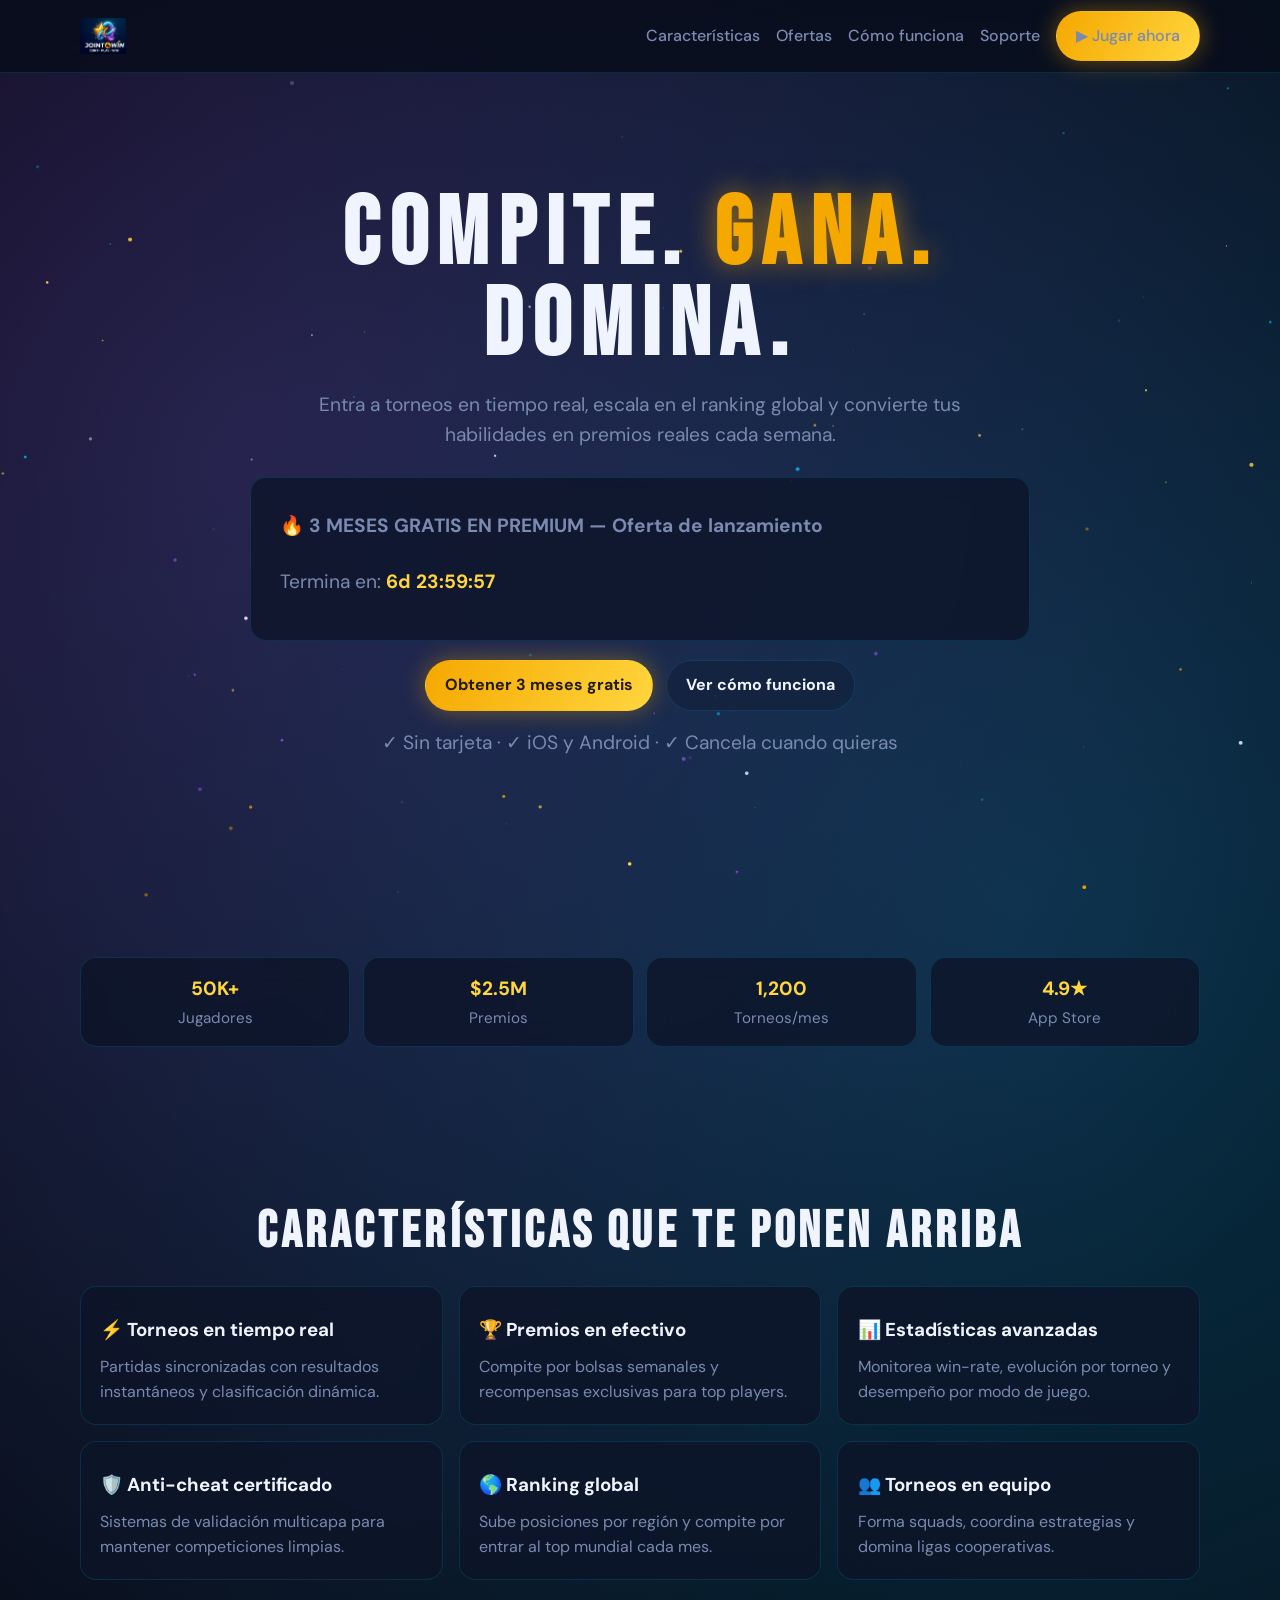
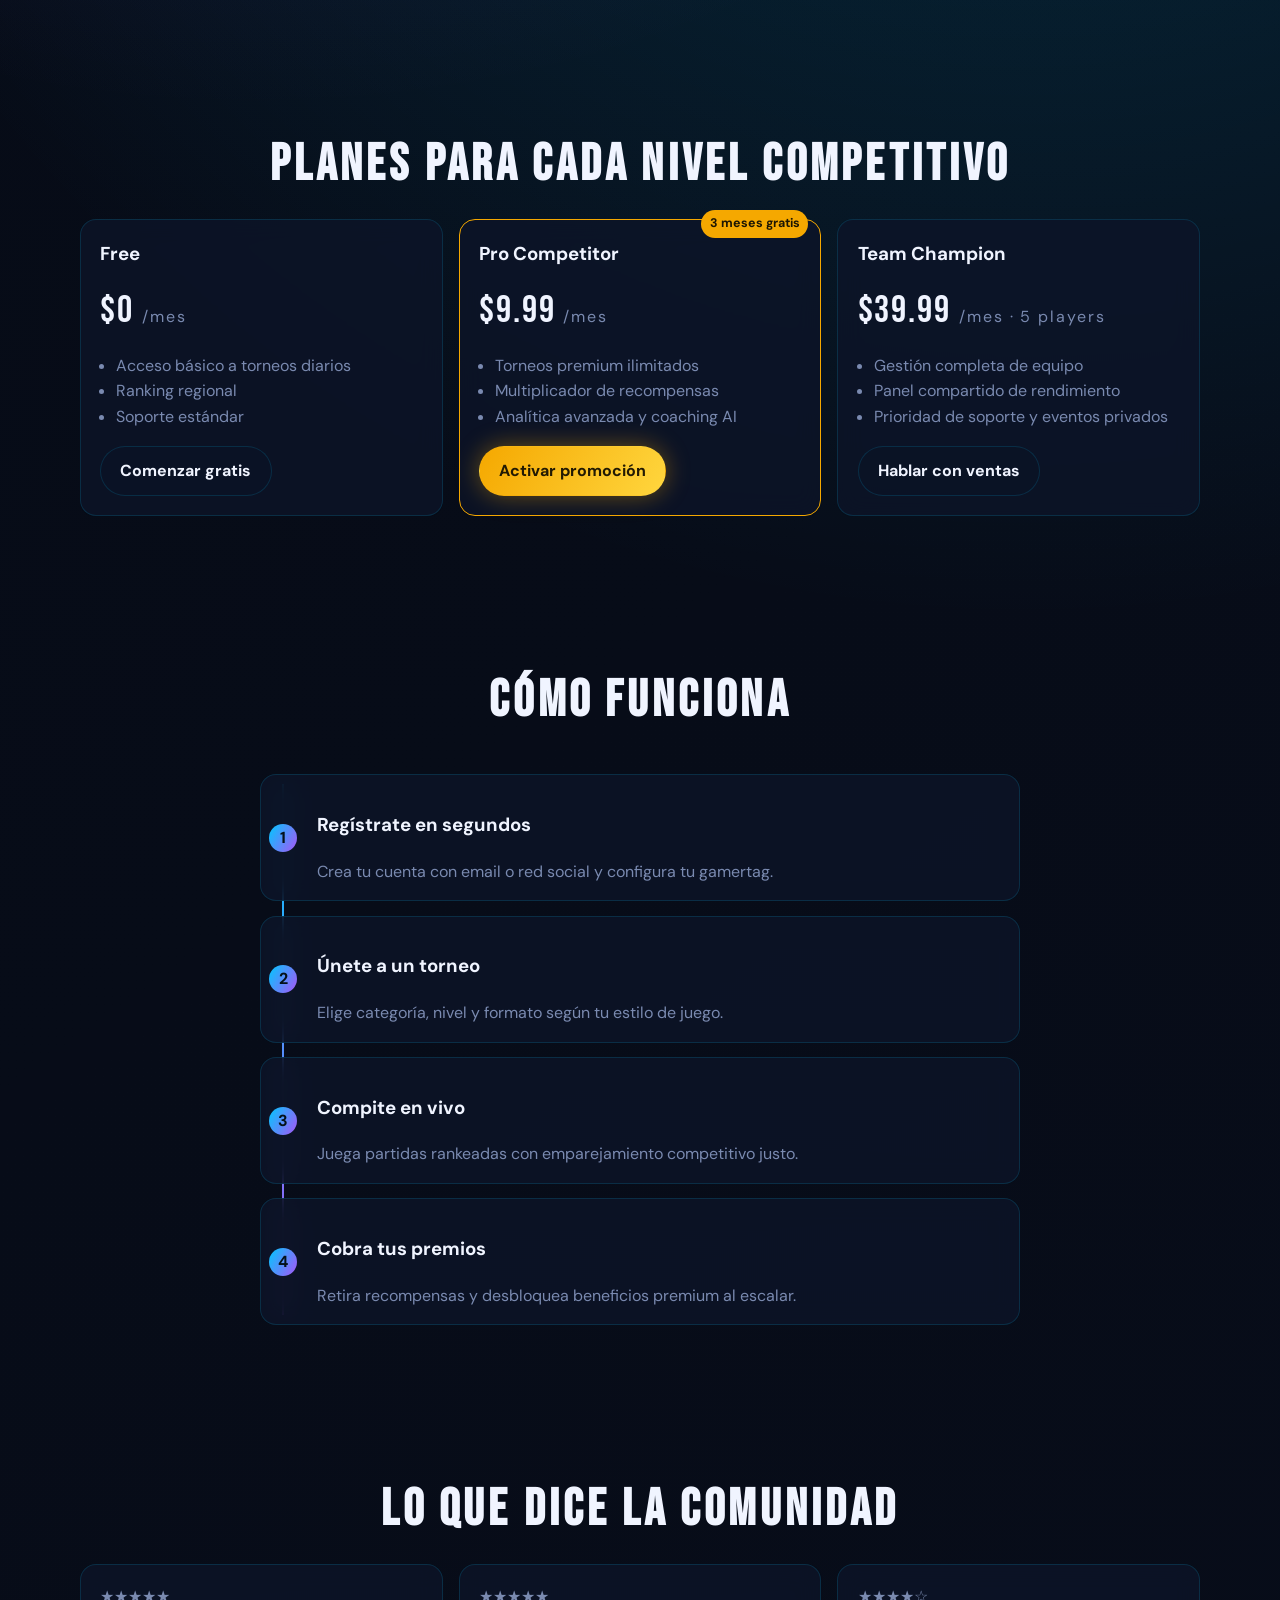
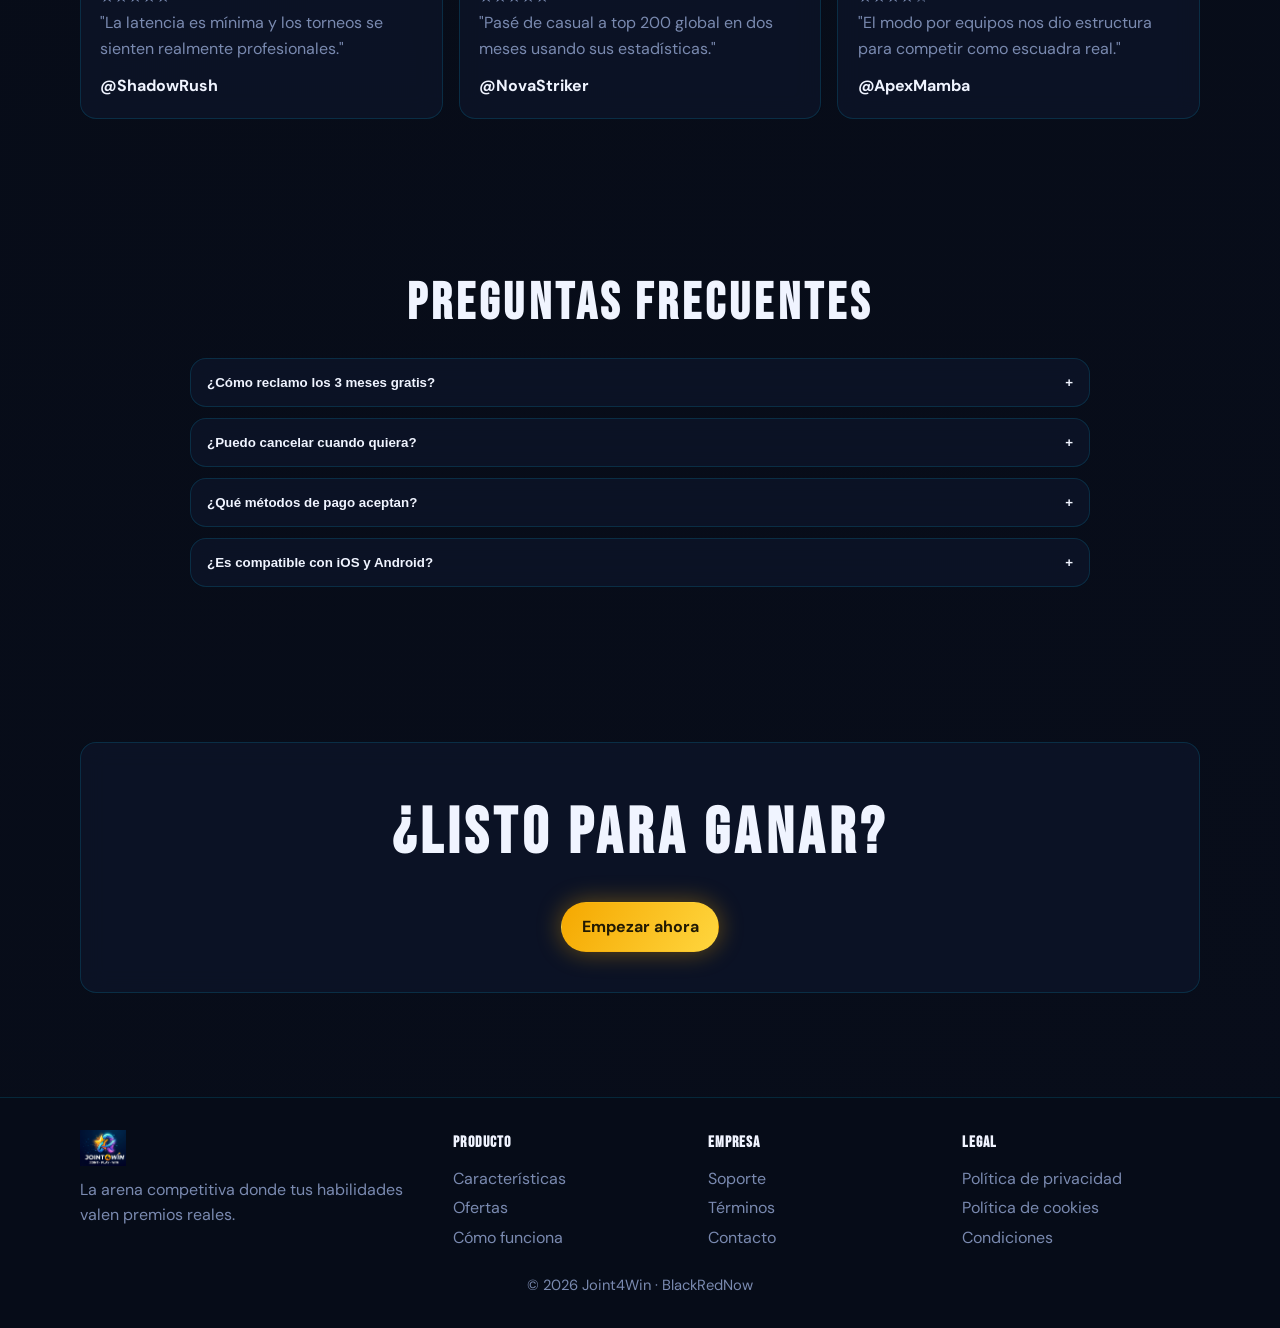
==== index.html @ 4dee0cf4 "feat: launch Joint4Win website with branding, offers and legal pages" ====
<!DOCTYPE html>
<html lang="es">
<head>
  <meta charset="UTF-8" />
  <meta name="viewport" content="width=device-width, initial-scale=1.0" />
  <title>Joint4Win | Compite, Gana, Domina</title>
  <meta name="description" content="Joint4Win: torneos en tiempo real, premios en efectivo y rankings globales para gamers competitivos." />
  <link rel="preconnect" href="https://fonts.googleapis.com" />
  <link rel="preconnect" href="https://fonts.gstatic.com" crossorigin />
  <link href="https://fonts.googleapis.com/css2?family=Bebas+Neue&family=DM+Sans:wght@400;500;700&display=swap" rel="stylesheet" />
  <link rel="icon" href="assets/icon.png" />
  <link rel="stylesheet" href="assets/styles.css" />
  <script defer src="assets/main.js"></script>
</head>
<body>
  <header class="site-header">
    <div class="container nav-inner">
      <a class="brand" href="index.html" aria-label="Joint4Win Inicio">
        <img src="assets/logo.png" alt="Joint4Win" height="36" />
      </a>
      <button class="nav-toggle" type="button" data-nav-toggle aria-expanded="false" aria-controls="site-nav">Menu</button>
      <nav class="site-nav" id="site-nav">
        <a href="index.html#features">Características</a>
        <a href="index.html#offers">Ofertas</a>
        <a href="index.html#how">Cómo funciona</a>
        <a href="support.html">Soporte</a>
        <a class="btn btn-primary" href="https://play.joint4win.com" target="_blank" rel="noopener noreferrer">▶ Jugar ahora</a>
      </nav>
    </div>
  </header>

  <main>
    <section class="hero">
      <canvas id="stars-canvas" aria-hidden="true"></canvas>
      <div class="hero-content reveal">
        <h1>COMPITE. <span class="accent">GANA.</span> DOMINA.</h1>
        <p>Entra a torneos en tiempo real, escala en el ranking global y convierte tus habilidades en premios reales cada semana.</p>

        <article class="promo-banner card">
          <p class="promo-title">🔥 3 MESES GRATIS EN PREMIUM — Oferta de lanzamiento</p>
          <p>Termina en: <span class="countdown" id="promo-countdown">Cargando...</span></p>
        </article>

        <div class="hero-actions">
          <a class="btn btn-primary" href="https://play.joint4win.com" target="_blank" rel="noopener noreferrer">Obtener 3 meses gratis</a>
          <a class="btn btn-ghost" href="#how">Ver cómo funciona</a>
        </div>

        <p class="trust-line">✓ Sin tarjeta · ✓ iOS y Android · ✓ Cancela cuando quieras</p>
      </div>
    </section>

    <section class="section stats-bar">
      <div class="container stats-grid reveal">
        <div class="stat-item card"><strong>50K+</strong><span>Jugadores</span></div>
        <div class="stat-item card"><strong>$2.5M</strong><span>Premios</span></div>
        <div class="stat-item card"><strong>1,200</strong><span>Torneos/mes</span></div>
        <div class="stat-item card"><strong>4.9★</strong><span>App Store</span></div>
      </div>
    </section>

    <section id="features" class="section">
      <div class="container">
        <h2 class="section-title reveal" style="text-align:center;">Características que te ponen arriba</h2>
        <div class="features-grid">
          <article class="feature-card card reveal"><h3 class="feature-title">⚡ Torneos en tiempo real</h3><p class="feature-text">Partidas sincronizadas con resultados instantáneos y clasificación dinámica.</p></article>
          <article class="feature-card card reveal"><h3 class="feature-title">🏆 Premios en efectivo</h3><p class="feature-text">Compite por bolsas semanales y recompensas exclusivas para top players.</p></article>
          <article class="feature-card card reveal"><h3 class="feature-title">📊 Estadísticas avanzadas</h3><p class="feature-text">Monitorea win-rate, evolución por torneo y desempeño por modo de juego.</p></article>
          <article class="feature-card card reveal"><h3 class="feature-title">🛡️ Anti-cheat certificado</h3><p class="feature-text">Sistemas de validación multicapa para mantener competiciones limpias.</p></article>
          <article class="feature-card card reveal"><h3 class="feature-title">🌎 Ranking global</h3><p class="feature-text">Sube posiciones por región y compite por entrar al top mundial cada mes.</p></article>
          <article class="feature-card card reveal"><h3 class="feature-title">👥 Torneos en equipo</h3><p class="feature-text">Forma squads, coordina estrategias y domina ligas cooperativas.</p></article>
        </div>
      </div>
    </section>

    <section id="offers" class="section">
      <div class="container">
        <h2 class="section-title reveal" style="text-align:center;">Planes para cada nivel competitivo</h2>
        <div class="offers-grid">
          <article class="offer-card card reveal">
            <h3>Free</h3>
            <p class="price">$0 <span>/mes</span></p>
            <ul>
              <li>Acceso básico a torneos diarios</li>
              <li>Ranking regional</li>
              <li>Soporte estándar</li>
            </ul>
            <a class="btn btn-ghost" href="https://play.joint4win.com" target="_blank" rel="noopener noreferrer">Comenzar gratis</a>
          </article>

          <article class="offer-card offer-featured card reveal">
            <span class="badge">3 meses gratis</span>
            <h3>Pro Competitor</h3>
            <p class="price">$9.99 <span>/mes</span></p>
            <ul>
              <li>Torneos premium ilimitados</li>
              <li>Multiplicador de recompensas</li>
              <li>Analítica avanzada y coaching AI</li>
            </ul>
            <a class="btn btn-primary" href="https://play.joint4win.com" target="_blank" rel="noopener noreferrer">Activar promoción</a>
          </article>

          <article class="offer-card card reveal">
            <h3>Team Champion</h3>
            <p class="price">$39.99 <span>/mes · 5 players</span></p>
            <ul>
              <li>Gestión completa de equipo</li>
              <li>Panel compartido de rendimiento</li>
              <li>Prioridad de soporte y eventos privados</li>
            </ul>
            <a class="btn btn-ghost" href="support.html">Hablar con ventas</a>
          </article>
        </div>
      </div>
    </section>

    <section id="how" class="section">
      <div class="container">
        <h2 class="section-title reveal" style="text-align:center;">Cómo funciona</h2>
        <div class="steps">
          <article class="step card reveal"><span class="step-number">1</span><h3>Regístrate en segundos</h3><p class="feature-text">Crea tu cuenta con email o red social y configura tu gamertag.</p></article>
          <article class="step card reveal"><span class="step-number">2</span><h3>Únete a un torneo</h3><p class="feature-text">Elige categoría, nivel y formato según tu estilo de juego.</p></article>
          <article class="step card reveal"><span class="step-number">3</span><h3>Compite en vivo</h3><p class="feature-text">Juega partidas rankeadas con emparejamiento competitivo justo.</p></article>
          <article class="step card reveal"><span class="step-number">4</span><h3>Cobra tus premios</h3><p class="feature-text">Retira recompensas y desbloquea beneficios premium al escalar.</p></article>
        </div>
      </div>
    </section>

    <section class="section">
      <div class="container">
        <h2 class="section-title reveal" style="text-align:center;">Lo que dice la comunidad</h2>
        <div class="testimonials-grid">
          <article class="testimonial card reveal"><p class="stars">★★★★★</p><p>"La latencia es mínima y los torneos se sienten realmente profesionales."</p><strong>@ShadowRush</strong></article>
          <article class="testimonial card reveal"><p class="stars">★★★★★</p><p>"Pasé de casual a top 200 global en dos meses usando sus estadísticas."</p><strong>@NovaStriker</strong></article>
          <article class="testimonial card reveal"><p class="stars">★★★★☆</p><p>"El modo por equipos nos dio estructura para competir como escuadra real."</p><strong>@ApexMamba</strong></article>
        </div>
      </div>
    </section>

    <section class="section">
      <div class="container">
        <h2 class="section-title reveal" style="text-align:center;">Preguntas frecuentes</h2>
        <div class="faq">
          <article class="faq-item card reveal">
            <button class="faq-question" type="button" aria-expanded="false">¿Cómo reclamo los 3 meses gratis? <span>+</span></button>
            <div class="faq-answer"><p>Solo debes crear tu cuenta desde el botón principal; la promoción se aplica automáticamente al plan Pro durante la ventana activa.</p></div>
          </article>
          <article class="faq-item card reveal">
            <button class="faq-question" type="button" aria-expanded="false">¿Puedo cancelar cuando quiera? <span>+</span></button>
            <div class="faq-answer"><p>Sí. No hay permanencia mínima. Puedes cancelar desde tu panel de suscripción en cualquier momento.</p></div>
          </article>
          <article class="faq-item card reveal">
            <button class="faq-question" type="button" aria-expanded="false">¿Qué métodos de pago aceptan? <span>+</span></button>
            <div class="faq-answer"><p>Aceptamos tarjetas principales, wallets móviles y métodos locales según tu país.</p></div>
          </article>
          <article class="faq-item card reveal">
            <button class="faq-question" type="button" aria-expanded="false">¿Es compatible con iOS y Android? <span>+</span></button>
            <div class="faq-answer"><p>Sí. Joint4Win está disponible para ambas plataformas y mantiene progreso sincronizado.</p></div>
          </article>
        </div>
      </div>
    </section>

    <section class="section final-cta">
      <div class="container card reveal" style="padding: 2.5rem 1rem;">
        <h2>¿LISTO PARA GANAR?</h2>
        <a class="btn btn-primary" href="https://play.joint4win.com" target="_blank" rel="noopener noreferrer">Empezar ahora</a>
      </div>
    </section>
  </main>

  <footer class="site-footer">
    <div class="container">
      <div class="footer-grid">
        <div class="footer-col">
          <img src="assets/logo.png" alt="Joint4Win" height="36" style="height:36px; width:auto; margin-bottom:0.65rem;" />
          <p>La arena competitiva donde tus habilidades valen premios reales.</p>
        </div>
        <div class="footer-col">
          <h4>Producto</h4>
          <a href="index.html#features">Características</a>
          <a href="index.html#offers">Ofertas</a>
          <a href="index.html#how">Cómo funciona</a>
        </div>
        <div class="footer-col">
          <h4>Empresa</h4>
          <a href="support.html">Soporte</a>
          <a href="terms.html">Términos</a>
          <a href="support.html#contacto">Contacto</a>
        </div>
        <div class="footer-col">
          <h4>Legal</h4>
          <a href="terms.html#privacy">Política de privacidad</a>
          <a href="terms.html#cookies">Política de cookies</a>
          <a href="terms.html">Condiciones</a>
        </div>
      </div>
      <p class="footer-copy">© 2026 Joint4Win · BlackRedNow</p>
    </div>
  </footer>
</body>
</html>
---- assets/styles.css ----
:root {
  --bg-dark: #080d1a;
  --bg-surface: #0d1528;
  --gold: #f5a800;
  --gold-bright: #ffd63e;
  --cyan: #00c8ff;
  --purple: #a855f7;
  --white: #f0f4ff;
  --muted: #7a8ab0;
  --border: rgba(0, 200, 255, 0.15);
  --glass: rgba(13, 21, 40, 0.8);
}

* {
  box-sizing: border-box;
}

html {
  scroll-behavior: smooth;
}

body {
  margin: 0;
  font-family: 'DM Sans', sans-serif;
  color: var(--white);
  background:
    radial-gradient(circle at 20% 10%, rgba(168, 85, 247, 0.2), transparent 30%),
    radial-gradient(circle at 80% 20%, rgba(0, 200, 255, 0.2), transparent 35%),
    linear-gradient(145deg, #060b16, var(--bg-dark));
  line-height: 1.6;
  overflow-x: hidden;
}

a {
  color: inherit;
  text-decoration: none;
}

img {
  max-width: 100%;
  display: block;
}

.container {
  width: min(1120px, 92vw);
  margin: 0 auto;
}

.section {
  padding: 4.5rem 0;
}

.section-title {
  font-family: 'Bebas Neue', sans-serif;
  font-size: clamp(2rem, 4vw, 3.5rem);
  letter-spacing: 0.08em;
  margin: 0 0 0.8rem;
}

.section-lead {
  color: var(--muted);
  max-width: 720px;
  margin: 0 auto 2rem;
  text-align: center;
}

.card {
  background: var(--glass);
  border: 1px solid var(--border);
  backdrop-filter: blur(12px);
  border-radius: 16px;
}

.site-header {
  position: sticky;
  top: 0;
  z-index: 30;
  backdrop-filter: blur(10px);
  background: rgba(8, 13, 26, 0.82);
  border-bottom: 1px solid var(--border);
}

.nav-inner {
  display: flex;
  align-items: center;
  justify-content: space-between;
  min-height: 72px;
  gap: 1rem;
}

.brand img {
  height: 36px;
  width: auto;
}

.nav-toggle {
  display: none;
  border: 1px solid var(--border);
  background: transparent;
  color: var(--white);
  border-radius: 10px;
  padding: 0.45rem 0.6rem;
  cursor: pointer;
}

.site-nav {
  display: flex;
  align-items: center;
  gap: 1rem;
}

.site-nav a {
  color: var(--muted);
  font-weight: 500;
}

.site-nav a:hover,
.site-nav a:focus-visible {
  color: var(--white);
}

.btn {
  display: inline-flex;
  align-items: center;
  justify-content: center;
  gap: 0.35rem;
  border-radius: 999px;
  padding: 0.72rem 1.2rem;
  font-weight: 700;
  border: 1px solid transparent;
  cursor: pointer;
  transition: 0.25s ease;
}

.btn-primary {
  background: linear-gradient(120deg, var(--gold), var(--gold-bright));
  color: #221a03;
  box-shadow: 0 0 24px rgba(245, 168, 0, 0.4);
}

.btn-primary:hover,
.btn-primary:focus-visible {
  transform: translateY(-2px);
}

.btn-ghost {
  border-color: var(--border);
  color: var(--white);
  background: rgba(13, 21, 40, 0.35);
}

.btn-ghost:hover,
.btn-ghost:focus-visible {
  box-shadow: 0 0 20px rgba(0, 200, 255, 0.2);
}

.hero {
  position: relative;
  min-height: calc(100vh - 72px);
  display: grid;
  place-items: center;
  text-align: center;
  overflow: hidden;
}

#stars-canvas {
  position: absolute;
  inset: 0;
  width: 100%;
  height: 100%;
  z-index: 0;
}

.hero-content {
  position: relative;
  z-index: 1;
  width: min(920px, 94vw);
}

.hero h1 {
  margin: 0;
  font-family: 'Bebas Neue', sans-serif;
  letter-spacing: 0.1em;
  line-height: 0.95;
  font-size: clamp(2.5rem, 9vw, 6rem);
}

.hero h1 .accent {
  color: var(--gold);
  text-shadow: 0 0 28px rgba(245, 168, 0, 0.55);
}

.hero p {
  margin: 1.1rem auto 1.6rem;
  max-width: 720px;
  color: var(--muted);
  font-size: clamp(1rem, 2.2vw, 1.2rem);
}

.promo-banner {
  text-align: left;
  padding: 1rem 1.15rem;
  margin: 1.2rem auto;
  width: min(780px, 100%);
}

.promo-title {
  display: flex;
  flex-wrap: wrap;
  align-items: center;
  gap: 0.5rem;
  font-weight: 700;
}

.countdown {
  font-weight: 700;
  color: var(--gold-bright);
}

.hero-actions {
  margin-top: 1.2rem;
  display: flex;
  gap: 0.8rem;
  justify-content: center;
  flex-wrap: wrap;
}

.trust-line {
  margin-top: 1rem;
  color: var(--muted);
  font-size: 0.95rem;
}

.stats-bar {
  margin-top: -1rem;
}

.stats-grid {
  display: grid;
  grid-template-columns: repeat(4, minmax(0, 1fr));
  gap: 0.8rem;
}

.stat-item {
  padding: 1rem;
  text-align: center;
  transition: 0.2s ease;
}

.stat-item strong {
  display: block;
  color: var(--gold-bright);
  font-size: 1.2rem;
}

.stat-item span {
  color: var(--muted);
  font-size: 0.95rem;
}

.features-grid,
.testimonials-grid,
.offers-grid,
.channel-grid {
  display: grid;
  grid-template-columns: repeat(3, minmax(0, 1fr));
  gap: 1rem;
}

.features-grid {
  grid-template-columns: repeat(3, minmax(0, 1fr));
}

.feature-card,
.offer-card,
.testimonial,
.channel-card {
  padding: 1.2rem;
  transition: 0.25s ease;
}

.feature-card:hover,
.offer-card:hover,
.testimonial:hover,
.channel-card:hover,
.stat-item:hover,
.step:hover,
.faq-item:hover,
.contact-form:hover,
.toc:hover {
  box-shadow: 0 0 20px rgba(0, 200, 255, 0.2);
}

.feature-title {
  margin: 0.55rem 0;
  font-weight: 700;
}

.feature-text,
.testimonial p,
.channel-card p {
  color: var(--muted);
  margin: 0;
}

.offers-grid {
  align-items: stretch;
}

.offer-card h3 {
  margin: 0;
}

.price {
  font-family: 'Bebas Neue', sans-serif;
  font-size: 2.4rem;
  letter-spacing: 0.05em;
  margin: 0.7rem 0;
}

.price span {
  font-size: 1rem;
  color: var(--muted);
  font-family: 'DM Sans', sans-serif;
}

.offer-card ul {
  padding-left: 1rem;
  margin: 0 0 1rem;
  color: var(--muted);
}

.offer-featured {
  border: 1px solid var(--gold);
  position: relative;
}

.badge {
  position: absolute;
  top: -10px;
  right: 12px;
  background: var(--gold);
  color: #1d1603;
  padding: 0.25rem 0.55rem;
  border-radius: 999px;
  font-size: 0.78rem;
  font-weight: 700;
}

.steps {
  position: relative;
  max-width: 760px;
  margin: 2rem auto 0;
  display: grid;
  gap: 0.9rem;
}

.steps::before {
  content: '';
  position: absolute;
  left: 22px;
  top: 10px;
  bottom: 10px;
  width: 2px;
  background: linear-gradient(var(--cyan), var(--purple));
}

.step {
  position: relative;
  padding: 1rem 1rem 1rem 3.5rem;
  transition: 0.2s ease;
}

.step-number {
  position: absolute;
  left: 8px;
  top: 50%;
  transform: translateY(-50%);
  width: 28px;
  height: 28px;
  border-radius: 50%;
  background: linear-gradient(120deg, var(--cyan), var(--purple));
  color: #04111a;
  display: grid;
  place-items: center;
  font-weight: 700;
}

.stars {
  color: var(--gold-bright);
}

.testimonial strong {
  display: block;
  margin-top: 0.75rem;
}

.faq {
  max-width: 900px;
  margin: 0 auto;
}

.faq-item {
  margin-bottom: 0.7rem;
  overflow: hidden;
}

.faq-question {
  width: 100%;
  text-align: left;
  border: 0;
  background: transparent;
  color: var(--white);
  padding: 1rem;
  font-weight: 700;
  cursor: pointer;
  display: flex;
  justify-content: space-between;
  gap: 0.75rem;
}

.faq-answer {
  max-height: 0;
  overflow: hidden;
  transition: max-height 0.3s ease;
  color: var(--muted);
  padding: 0 1rem;
}

.faq-item.open .faq-answer {
  max-height: 220px;
  padding-bottom: 1rem;
}

.final-cta {
  text-align: center;
}

.final-cta h2 {
  font-family: 'Bebas Neue', sans-serif;
  letter-spacing: 0.08em;
  font-size: clamp(2rem, 6vw, 4rem);
  margin: 0 0 1rem;
}

.site-footer {
  margin-top: 2rem;
  padding: 2rem 0 1rem;
  border-top: 1px solid var(--border);
  background: rgba(7, 12, 24, 0.85);
}

.footer-grid {
  display: grid;
  gap: 1rem;
  grid-template-columns: 1.5fr 1fr 1fr 1fr;
}

.footer-col h4 {
  font-family: 'Bebas Neue', sans-serif;
  margin: 0 0 0.6rem;
  letter-spacing: 0.07em;
}

.footer-col a,
.footer-col p {
  color: var(--muted);
  display: block;
  margin: 0.25rem 0;
}

.footer-col a:hover {
  color: var(--white);
}

.footer-copy {
  margin-top: 1.2rem;
  color: var(--muted);
  text-align: center;
  font-size: 0.92rem;
}

.page-hero {
  padding: 3.4rem 0 2rem;
  text-align: center;
}

.page-hero h1 {
  font-family: 'Bebas Neue', sans-serif;
  letter-spacing: 0.08em;
  margin: 0;
  font-size: clamp(2rem, 6vw, 4.25rem);
}

.page-hero p {
  color: var(--muted);
  max-width: 760px;
  margin: 1rem auto 0;
}

.legal-layout {
  display: grid;
  grid-template-columns: 260px 1fr;
  gap: 1rem;
}

.toc {
  position: sticky;
  top: 90px;
  align-self: start;
  padding: 1rem;
}

.toc h3 {
  margin-top: 0;
  font-family: 'Bebas Neue', sans-serif;
  letter-spacing: 0.07em;
}

.toc a {
  display: block;
  color: var(--muted);
  margin: 0.35rem 0;
}

.toc a:hover {
  color: var(--white);
}

.legal-content {
  padding: 1rem;
}

.legal-content section {
  margin-bottom: 1.6rem;
}

.legal-content h2 {
  margin: 0 0 0.5rem;
  font-family: 'Bebas Neue', sans-serif;
  letter-spacing: 0.06em;
}

.search-wrap {
  margin-top: 1.2rem;
  max-width: 560px;
  margin-inline: auto;
}

.search-input,
input,
select,
textarea {
  width: 100%;
  border-radius: 12px;
  border: 1px solid var(--border);
  background: rgba(10, 18, 33, 0.7);
  color: var(--white);
  padding: 0.8rem 0.9rem;
  font: inherit;
}

.search-input::placeholder,
input::placeholder,
textarea::placeholder {
  color: #93a0bf;
}

.support-grid {
  display: grid;
  gap: 1.2rem;
}

.tabs {
  display: flex;
  flex-wrap: wrap;
  gap: 0.6rem;
  margin-bottom: 1rem;
}

.tab-btn {
  padding: 0.6rem 0.95rem;
  border-radius: 999px;
  border: 1px solid var(--border);
  background: transparent;
  color: var(--white);
  cursor: pointer;
}

.tab-btn.active {
  background: rgba(0, 200, 255, 0.16);
  color: #d7f8ff;
}

.faq-panel {
  display: none;
}

.faq-panel.active {
  display: block;
}

.form-grid {
  display: grid;
  gap: 0.8rem;
}

.form-row {
  display: grid;
  gap: 0.8rem;
  grid-template-columns: 1fr 1fr;
}

textarea {
  min-height: 140px;
  resize: vertical;
}

.form-success {
  color: #9bf6a5;
  font-weight: 700;
  display: none;
  margin-top: 0.7rem;
}

.reveal {
  opacity: 0;
  transform: translateY(20px);
  transition: opacity 0.6s ease, transform 0.6s ease;
}

.reveal.show {
  opacity: 1;
  transform: translateY(0);
}

@media (max-width: 980px) {
  .features-grid,
  .offers-grid,
  .testimonials-grid,
  .channel-grid,
  .footer-grid,
  .stats-grid,
  .legal-layout {
    grid-template-columns: 1fr 1fr;
  }

  .legal-layout {
    grid-template-columns: 1fr;
  }

  .toc {
    position: static;
  }
}

@media (max-width: 760px) {
  .nav-toggle {
    display: inline-flex;
  }

  .site-nav {
    position: absolute;
    left: 0;
    right: 0;
    top: 72px;
    padding: 1rem;
    display: none;
    flex-direction: column;
    gap: 0.8rem;
    border-bottom: 1px solid var(--border);
    background: rgba(8, 13, 26, 0.98);
  }

  .site-nav.open {
    display: flex;
  }

  .features-grid,
  .offers-grid,
  .testimonials-grid,
  .channel-grid,
  .footer-grid,
  .stats-grid,
  .form-row {
    grid-template-columns: 1fr;
  }

  .hero {
    min-height: auto;
    padding: 3.4rem 0;
  }
}
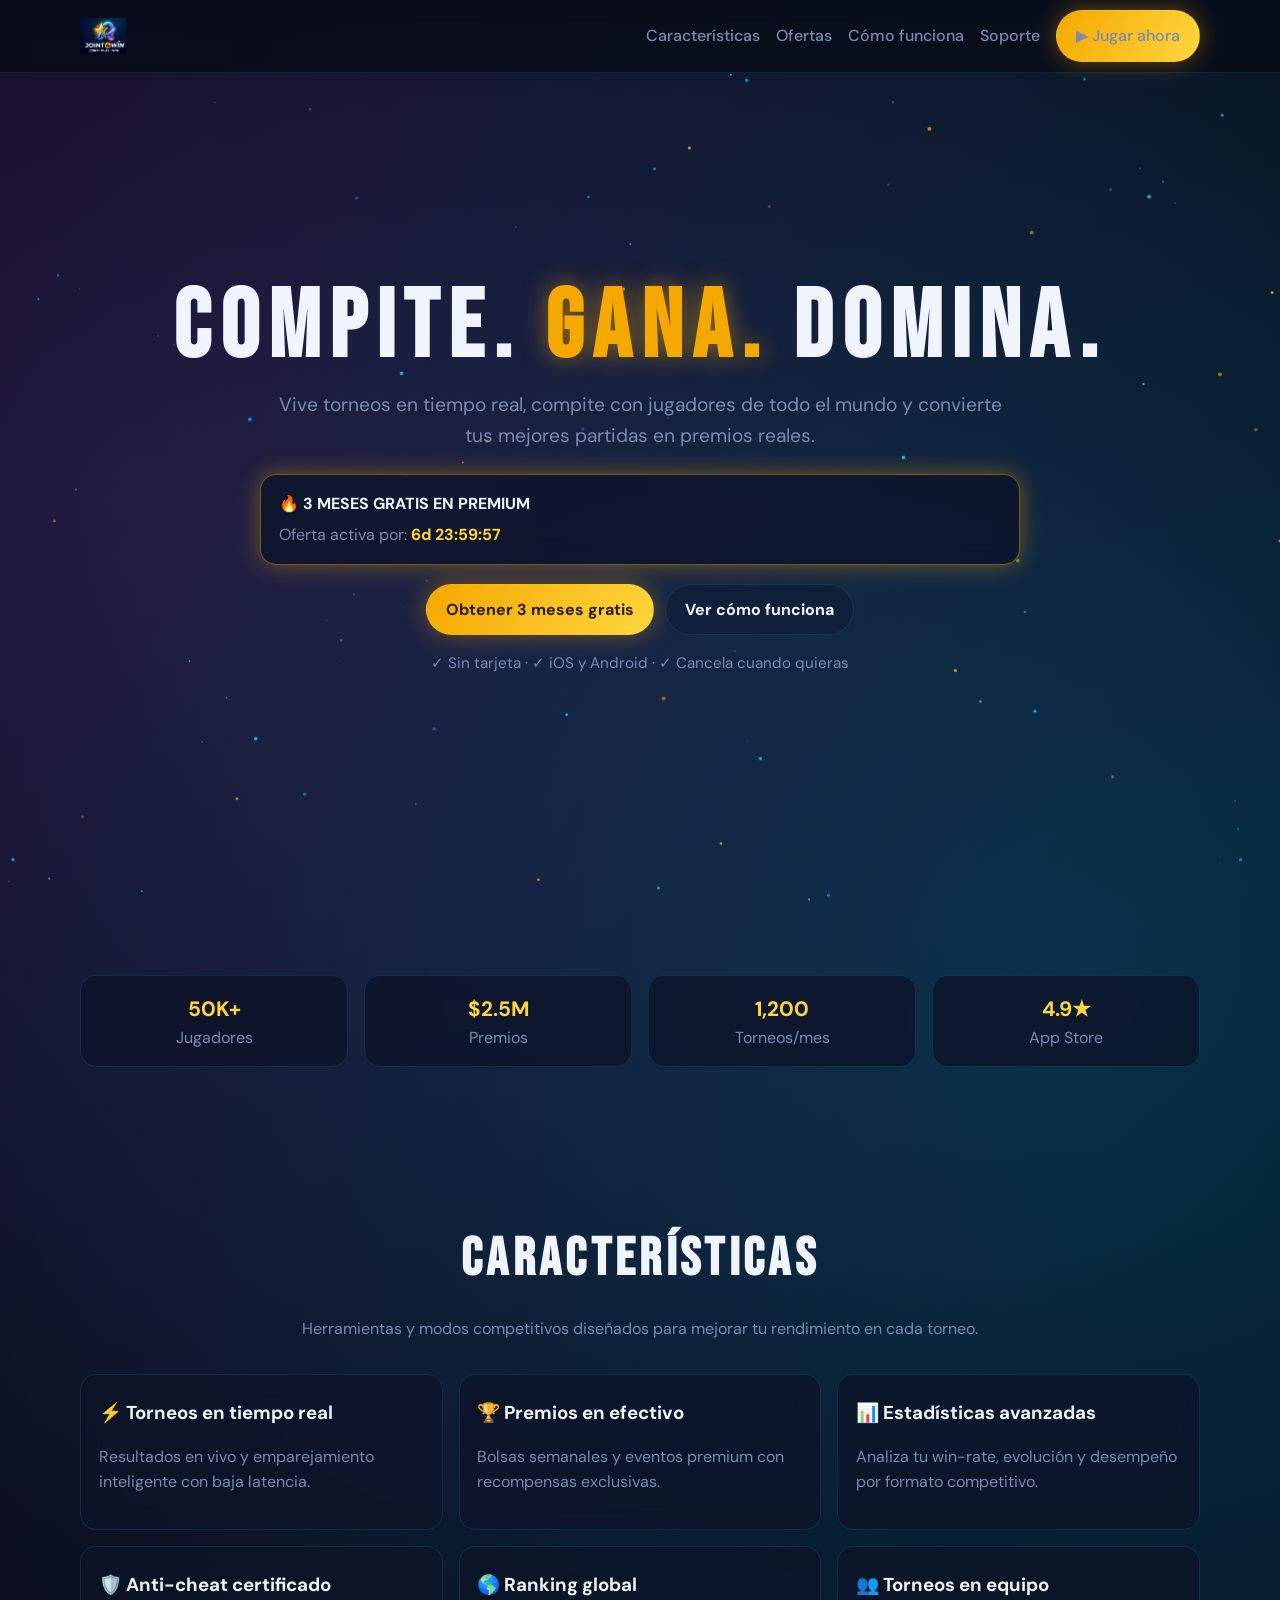
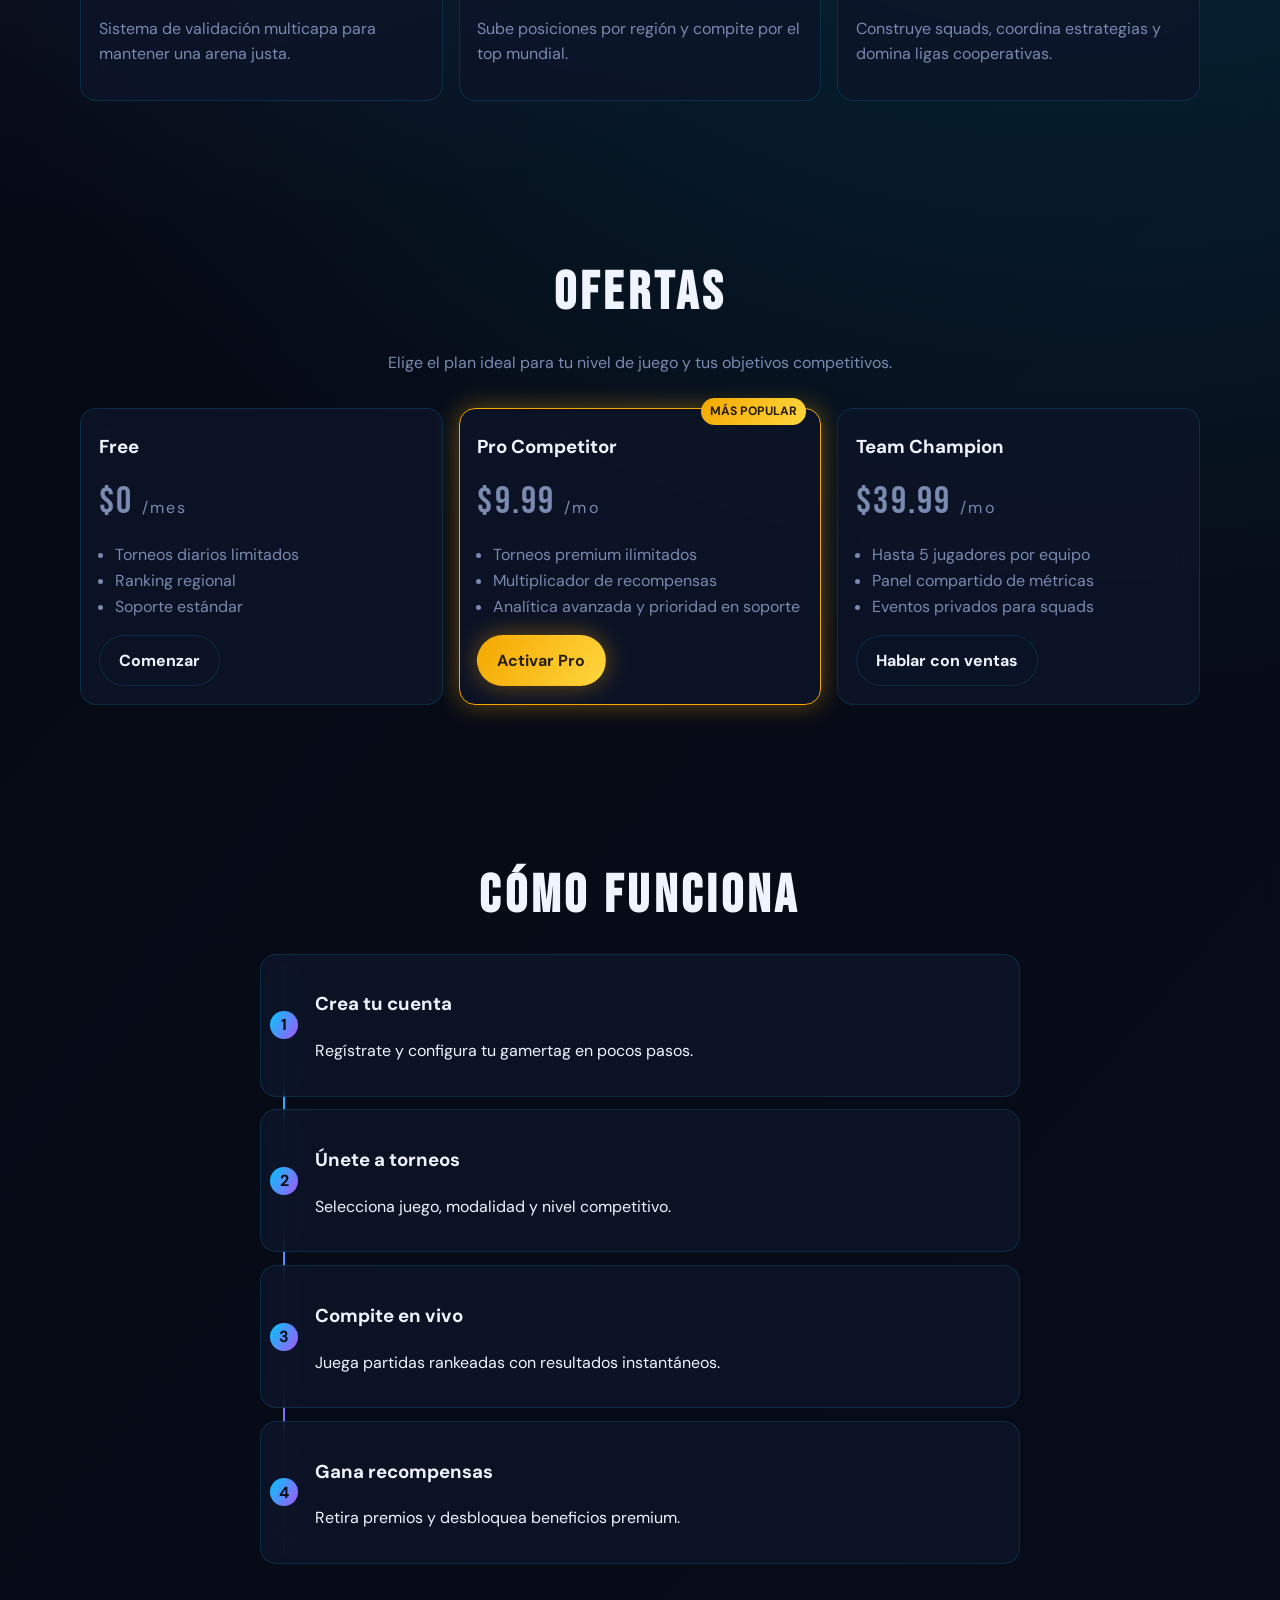
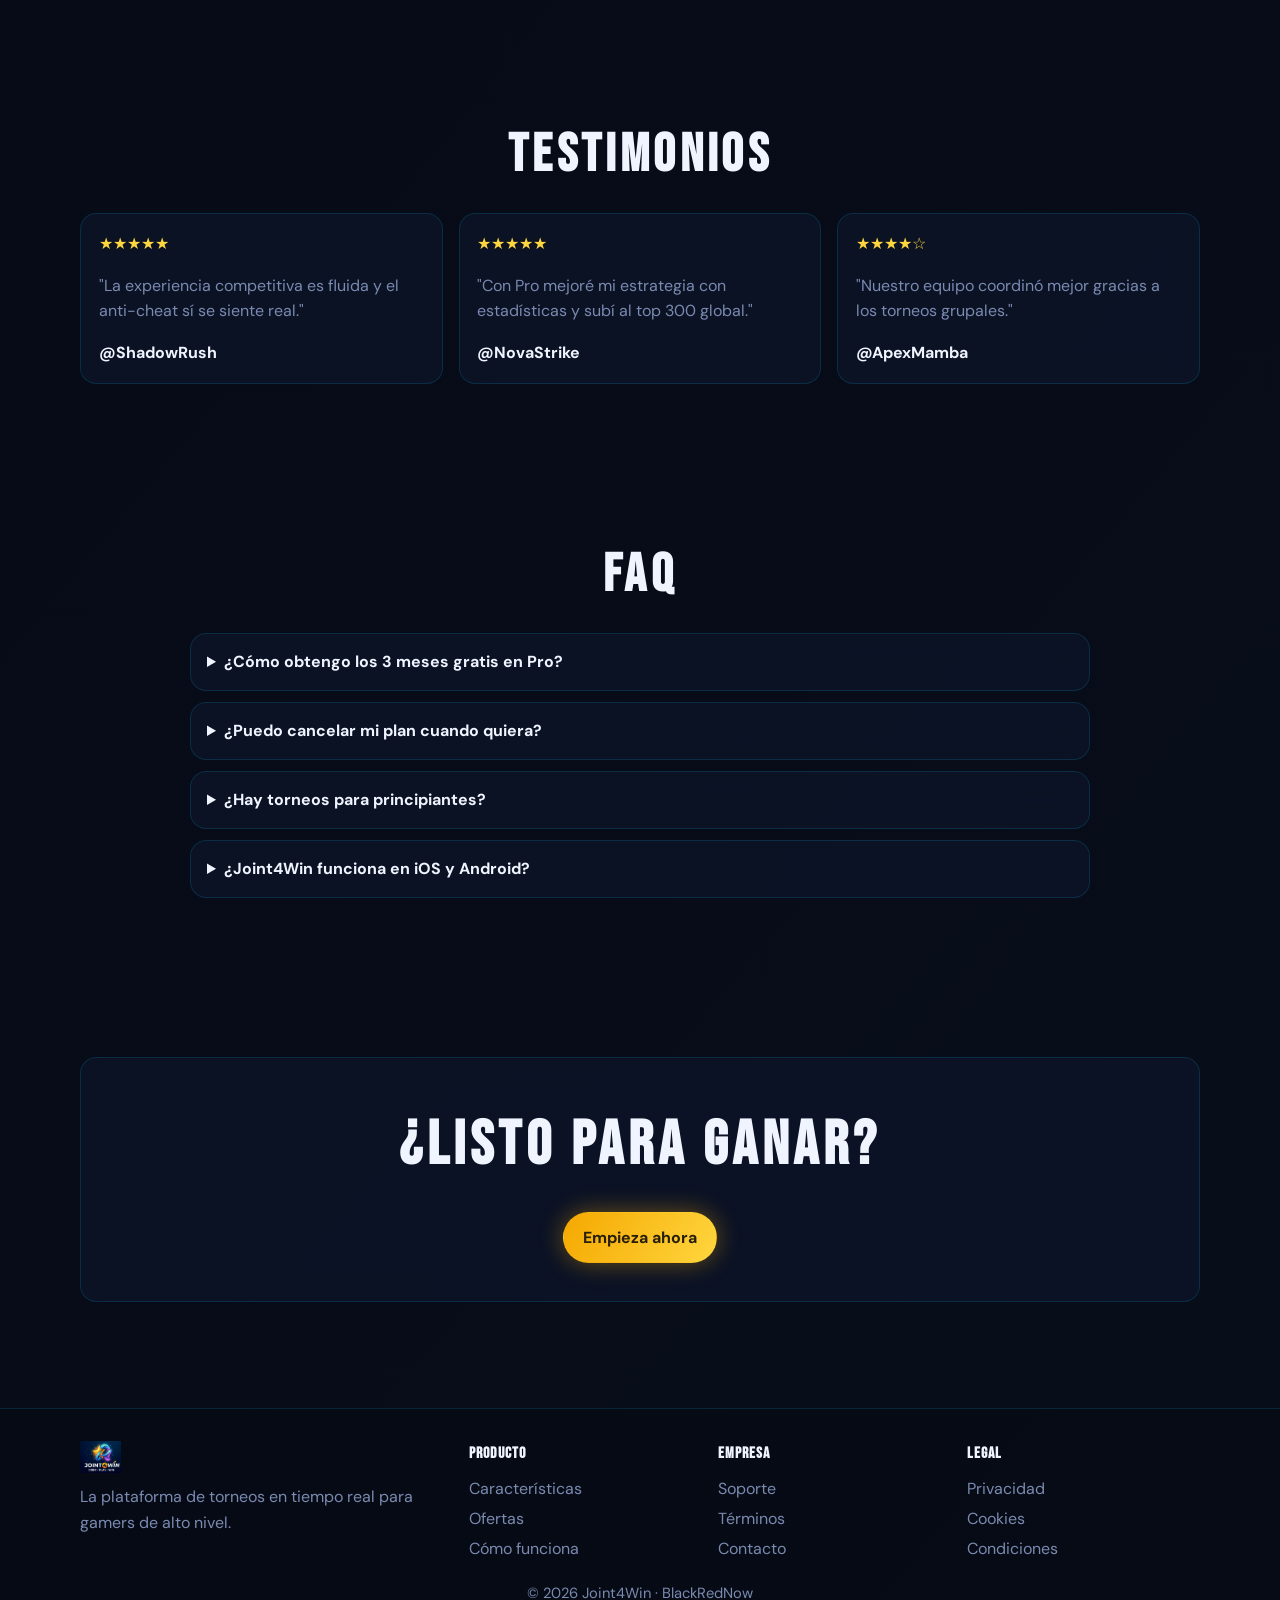
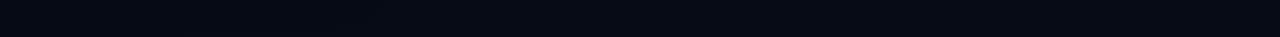
==== commit bd95bdfd: "feat: launch Joint4Win website - branding, offers, legal, support" ====
--- a/index.html
+++ b/index.html
@@ -3,8 +3,8 @@
 <head>
   <meta charset="UTF-8" />
   <meta name="viewport" content="width=device-width, initial-scale=1.0" />
-  <title>Joint4Win | Compite, Gana, Domina</title>
-  <meta name="description" content="Joint4Win: torneos en tiempo real, premios en efectivo y rankings globales para gamers competitivos." />
+  <title>Joint4Win | Compite. Gana. Domina.</title>
+  <meta name="description" content="Joint4Win: torneos en tiempo real, premios en efectivo y ranking global para jugadores competitivos." />
   <link rel="preconnect" href="https://fonts.googleapis.com" />
   <link rel="preconnect" href="https://fonts.gstatic.com" crossorigin />
   <link href="https://fonts.googleapis.com/css2?family=Bebas+Neue&family=DM+Sans:wght@400;500;700&display=swap" rel="stylesheet" />
@@ -13,16 +13,16 @@
   <script defer src="assets/main.js"></script>
 </head>
 <body>
-  <header class="site-header">
-    <div class="container nav-inner">
-      <a class="brand" href="index.html" aria-label="Joint4Win Inicio">
+  <header class="site-header reveal">
+    <div class="container nav-wrap">
+      <a class="brand" href="index.html" aria-label="Joint4Win inicio">
         <img src="assets/logo.png" alt="Joint4Win" height="36" />
       </a>
-      <button class="nav-toggle" type="button" data-nav-toggle aria-expanded="false" aria-controls="site-nav">Menu</button>
-      <nav class="site-nav" id="site-nav">
-        <a href="index.html#features">Características</a>
-        <a href="index.html#offers">Ofertas</a>
-        <a href="index.html#how">Cómo funciona</a>
+      <button class="nav-toggle" type="button" data-nav-toggle aria-expanded="false" aria-controls="nav-links">Menu</button>
+      <nav id="nav-links" class="nav-links">
+        <a href="#features">Características</a>
+        <a href="#pricing">Ofertas</a>
+        <a href="#how">Cómo funciona</a>
         <a href="support.html">Soporte</a>
         <a class="btn btn-primary" href="https://play.joint4win.com" target="_blank" rel="noopener noreferrer">▶ Jugar ahora</a>
       </nav>
@@ -30,15 +30,15 @@
   </header>
 
   <main>
-    <section class="hero">
+    <section class="hero reveal">
       <canvas id="stars-canvas" aria-hidden="true"></canvas>
-      <div class="hero-content reveal">
-        <h1>COMPITE. <span class="accent">GANA.</span> DOMINA.</h1>
-        <p>Entra a torneos en tiempo real, escala en el ranking global y convierte tus habilidades en premios reales cada semana.</p>
-
-        <article class="promo-banner card">
-          <p class="promo-title">🔥 3 MESES GRATIS EN PREMIUM — Oferta de lanzamiento</p>
-          <p>Termina en: <span class="countdown" id="promo-countdown">Cargando...</span></p>
+      <div class="hero-content">
+        <h1 class="hero-title">COMPITE. <span class="gold">GANA.</span> DOMINA.</h1>
+        <p class="hero-text">Vive torneos en tiempo real, compite con jugadores de todo el mundo y convierte tus mejores partidas en premios reales.</p>
+
+        <article class="promo-card card">
+          <p class="promo-title">🔥 3 MESES GRATIS EN PREMIUM</p>
+          <p style="margin:0.35rem 0 0; color:var(--muted);">Oferta activa por: <span id="promo-countdown" class="countdown">Cargando...</span></p>
         </article>
 
         <div class="hero-actions">
@@ -50,63 +50,65 @@
       </div>
     </section>
 
-    <section class="section stats-bar">
-      <div class="container stats-grid reveal">
-        <div class="stat-item card"><strong>50K+</strong><span>Jugadores</span></div>
-        <div class="stat-item card"><strong>$2.5M</strong><span>Premios</span></div>
-        <div class="stat-item card"><strong>1,200</strong><span>Torneos/mes</span></div>
-        <div class="stat-item card"><strong>4.9★</strong><span>App Store</span></div>
-      </div>
-    </section>
-
-    <section id="features" class="section">
-      <div class="container">
-        <h2 class="section-title reveal" style="text-align:center;">Características que te ponen arriba</h2>
+    <section class="section reveal">
+      <div class="container stats-grid">
+        <article class="stat-item card"><strong>50K+</strong><span>Jugadores</span></article>
+        <article class="stat-item card"><strong>$2.5M</strong><span>Premios</span></article>
+        <article class="stat-item card"><strong>1,200</strong><span>Torneos/mes</span></article>
+        <article class="stat-item card"><strong>4.9★</strong><span>App Store</span></article>
+      </div>
+    </section>
+
+    <section id="features" class="section reveal">
+      <div class="container">
+        <h2 class="section-title">Características</h2>
+        <p class="section-subtitle">Herramientas y modos competitivos diseñados para mejorar tu rendimiento en cada torneo.</p>
         <div class="features-grid">
-          <article class="feature-card card reveal"><h3 class="feature-title">⚡ Torneos en tiempo real</h3><p class="feature-text">Partidas sincronizadas con resultados instantáneos y clasificación dinámica.</p></article>
-          <article class="feature-card card reveal"><h3 class="feature-title">🏆 Premios en efectivo</h3><p class="feature-text">Compite por bolsas semanales y recompensas exclusivas para top players.</p></article>
-          <article class="feature-card card reveal"><h3 class="feature-title">📊 Estadísticas avanzadas</h3><p class="feature-text">Monitorea win-rate, evolución por torneo y desempeño por modo de juego.</p></article>
-          <article class="feature-card card reveal"><h3 class="feature-title">🛡️ Anti-cheat certificado</h3><p class="feature-text">Sistemas de validación multicapa para mantener competiciones limpias.</p></article>
-          <article class="feature-card card reveal"><h3 class="feature-title">🌎 Ranking global</h3><p class="feature-text">Sube posiciones por región y compite por entrar al top mundial cada mes.</p></article>
-          <article class="feature-card card reveal"><h3 class="feature-title">👥 Torneos en equipo</h3><p class="feature-text">Forma squads, coordina estrategias y domina ligas cooperativas.</p></article>
-        </div>
-      </div>
-    </section>
-
-    <section id="offers" class="section">
-      <div class="container">
-        <h2 class="section-title reveal" style="text-align:center;">Planes para cada nivel competitivo</h2>
-        <div class="offers-grid">
-          <article class="offer-card card reveal">
+          <article class="feature-card card"><h3>⚡ Torneos en tiempo real</h3><p>Resultados en vivo y emparejamiento inteligente con baja latencia.</p></article>
+          <article class="feature-card card"><h3>🏆 Premios en efectivo</h3><p>Bolsas semanales y eventos premium con recompensas exclusivas.</p></article>
+          <article class="feature-card card"><h3>📊 Estadísticas avanzadas</h3><p>Analiza tu win-rate, evolución y desempeño por formato competitivo.</p></article>
+          <article class="feature-card card"><h3>🛡️ Anti-cheat certificado</h3><p>Sistema de validación multicapa para mantener una arena justa.</p></article>
+          <article class="feature-card card"><h3>🌎 Ranking global</h3><p>Sube posiciones por región y compite por el top mundial.</p></article>
+          <article class="feature-card card"><h3>👥 Torneos en equipo</h3><p>Construye squads, coordina estrategias y domina ligas cooperativas.</p></article>
+        </div>
+      </div>
+    </section>
+
+    <section id="pricing" class="section reveal">
+      <div class="container">
+        <h2 class="section-title">Ofertas</h2>
+        <p class="section-subtitle">Elige el plan ideal para tu nivel de juego y tus objetivos competitivos.</p>
+        <div class="pricing-grid">
+          <article class="price-card card">
             <h3>Free</h3>
-            <p class="price">$0 <span>/mes</span></p>
+            <p class="price-value">$0 <span>/mes</span></p>
             <ul>
-              <li>Acceso básico a torneos diarios</li>
+              <li>Torneos diarios limitados</li>
               <li>Ranking regional</li>
               <li>Soporte estándar</li>
             </ul>
-            <a class="btn btn-ghost" href="https://play.joint4win.com" target="_blank" rel="noopener noreferrer">Comenzar gratis</a>
+            <a class="btn btn-ghost" href="https://play.joint4win.com" target="_blank" rel="noopener noreferrer">Comenzar</a>
           </article>
 
-          <article class="offer-card offer-featured card reveal">
-            <span class="badge">3 meses gratis</span>
+          <article class="price-card popular card">
+            <span class="badge">MÁS POPULAR</span>
             <h3>Pro Competitor</h3>
-            <p class="price">$9.99 <span>/mes</span></p>
+            <p class="price-value">$9.99 <span>/mo</span></p>
             <ul>
               <li>Torneos premium ilimitados</li>
               <li>Multiplicador de recompensas</li>
-              <li>Analítica avanzada y coaching AI</li>
+              <li>Analítica avanzada y prioridad en soporte</li>
             </ul>
-            <a class="btn btn-primary" href="https://play.joint4win.com" target="_blank" rel="noopener noreferrer">Activar promoción</a>
+            <a class="btn btn-primary" href="https://play.joint4win.com" target="_blank" rel="noopener noreferrer">Activar Pro</a>
           </article>
 
-          <article class="offer-card card reveal">
+          <article class="price-card card">
             <h3>Team Champion</h3>
-            <p class="price">$39.99 <span>/mes · 5 players</span></p>
+            <p class="price-value">$39.99 <span>/mo</span></p>
             <ul>
-              <li>Gestión completa de equipo</li>
-              <li>Panel compartido de rendimiento</li>
-              <li>Prioridad de soporte y eventos privados</li>
+              <li>Hasta 5 jugadores por equipo</li>
+              <li>Panel compartido de métricas</li>
+              <li>Eventos privados para squads</li>
             </ul>
             <a class="btn btn-ghost" href="support.html">Hablar con ventas</a>
           </article>
@@ -114,73 +116,73 @@
       </div>
     </section>
 
-    <section id="how" class="section">
-      <div class="container">
-        <h2 class="section-title reveal" style="text-align:center;">Cómo funciona</h2>
+    <section id="how" class="section reveal">
+      <div class="container">
+        <h2 class="section-title">Cómo funciona</h2>
         <div class="steps">
-          <article class="step card reveal"><span class="step-number">1</span><h3>Regístrate en segundos</h3><p class="feature-text">Crea tu cuenta con email o red social y configura tu gamertag.</p></article>
-          <article class="step card reveal"><span class="step-number">2</span><h3>Únete a un torneo</h3><p class="feature-text">Elige categoría, nivel y formato según tu estilo de juego.</p></article>
-          <article class="step card reveal"><span class="step-number">3</span><h3>Compite en vivo</h3><p class="feature-text">Juega partidas rankeadas con emparejamiento competitivo justo.</p></article>
-          <article class="step card reveal"><span class="step-number">4</span><h3>Cobra tus premios</h3><p class="feature-text">Retira recompensas y desbloquea beneficios premium al escalar.</p></article>
-        </div>
-      </div>
-    </section>
-
-    <section class="section">
-      <div class="container">
-        <h2 class="section-title reveal" style="text-align:center;">Lo que dice la comunidad</h2>
-        <div class="testimonials-grid">
-          <article class="testimonial card reveal"><p class="stars">★★★★★</p><p>"La latencia es mínima y los torneos se sienten realmente profesionales."</p><strong>@ShadowRush</strong></article>
-          <article class="testimonial card reveal"><p class="stars">★★★★★</p><p>"Pasé de casual a top 200 global en dos meses usando sus estadísticas."</p><strong>@NovaStriker</strong></article>
-          <article class="testimonial card reveal"><p class="stars">★★★★☆</p><p>"El modo por equipos nos dio estructura para competir como escuadra real."</p><strong>@ApexMamba</strong></article>
-        </div>
-      </div>
-    </section>
-
-    <section class="section">
-      <div class="container">
-        <h2 class="section-title reveal" style="text-align:center;">Preguntas frecuentes</h2>
-        <div class="faq">
-          <article class="faq-item card reveal">
-            <button class="faq-question" type="button" aria-expanded="false">¿Cómo reclamo los 3 meses gratis? <span>+</span></button>
-            <div class="faq-answer"><p>Solo debes crear tu cuenta desde el botón principal; la promoción se aplica automáticamente al plan Pro durante la ventana activa.</p></div>
-          </article>
-          <article class="faq-item card reveal">
-            <button class="faq-question" type="button" aria-expanded="false">¿Puedo cancelar cuando quiera? <span>+</span></button>
-            <div class="faq-answer"><p>Sí. No hay permanencia mínima. Puedes cancelar desde tu panel de suscripción en cualquier momento.</p></div>
-          </article>
-          <article class="faq-item card reveal">
-            <button class="faq-question" type="button" aria-expanded="false">¿Qué métodos de pago aceptan? <span>+</span></button>
-            <div class="faq-answer"><p>Aceptamos tarjetas principales, wallets móviles y métodos locales según tu país.</p></div>
-          </article>
-          <article class="faq-item card reveal">
-            <button class="faq-question" type="button" aria-expanded="false">¿Es compatible con iOS y Android? <span>+</span></button>
-            <div class="faq-answer"><p>Sí. Joint4Win está disponible para ambas plataformas y mantiene progreso sincronizado.</p></div>
-          </article>
-        </div>
-      </div>
-    </section>
-
-    <section class="section final-cta">
-      <div class="container card reveal" style="padding: 2.5rem 1rem;">
+          <article class="step card"><span>1</span><h3>Crea tu cuenta</h3><p>Regístrate y configura tu gamertag en pocos pasos.</p></article>
+          <article class="step card"><span>2</span><h3>Únete a torneos</h3><p>Selecciona juego, modalidad y nivel competitivo.</p></article>
+          <article class="step card"><span>3</span><h3>Compite en vivo</h3><p>Juega partidas rankeadas con resultados instantáneos.</p></article>
+          <article class="step card"><span>4</span><h3>Gana recompensas</h3><p>Retira premios y desbloquea beneficios premium.</p></article>
+        </div>
+      </div>
+    </section>
+
+    <section class="section reveal">
+      <div class="container">
+        <h2 class="section-title">Testimonios</h2>
+        <div class="testimonials-grid" style="grid-template-columns:repeat(3,minmax(0,1fr));">
+          <article class="testimonial card"><p style="color:var(--gold-bright); margin-top:0;">★★★★★</p><p>"La experiencia competitiva es fluida y el anti-cheat sí se siente real."</p><strong>@ShadowRush</strong></article>
+          <article class="testimonial card"><p style="color:var(--gold-bright); margin-top:0;">★★★★★</p><p>"Con Pro mejoré mi estrategia con estadísticas y subí al top 300 global."</p><strong>@NovaStrike</strong></article>
+          <article class="testimonial card"><p style="color:var(--gold-bright); margin-top:0;">★★★★☆</p><p>"Nuestro equipo coordinó mejor gracias a los torneos grupales."</p><strong>@ApexMamba</strong></article>
+        </div>
+      </div>
+    </section>
+
+    <section class="section reveal">
+      <div class="container">
+        <h2 class="section-title">FAQ</h2>
+        <div class="faq-list">
+          <details class="card">
+            <summary>¿Cómo obtengo los 3 meses gratis en Pro?</summary>
+            <p>Regístrate desde el CTA principal y la promoción se aplicará automáticamente durante la campaña activa.</p>
+          </details>
+          <details class="card">
+            <summary>¿Puedo cancelar mi plan cuando quiera?</summary>
+            <p>Sí. Puedes cancelar en cualquier momento desde tu panel de suscripción sin penalizaciones.</p>
+          </details>
+          <details class="card">
+            <summary>¿Hay torneos para principiantes?</summary>
+            <p>Sí. Existen brackets de entrada para niveles iniciales y crecimiento progresivo.</p>
+          </details>
+          <details class="card">
+            <summary>¿Joint4Win funciona en iOS y Android?</summary>
+            <p>Totalmente. El progreso se sincroniza entre plataformas con tu misma cuenta.</p>
+          </details>
+        </div>
+      </div>
+    </section>
+
+    <section class="section final-cta reveal">
+      <div class="container card" style="padding:2.4rem 1rem;">
         <h2>¿LISTO PARA GANAR?</h2>
-        <a class="btn btn-primary" href="https://play.joint4win.com" target="_blank" rel="noopener noreferrer">Empezar ahora</a>
+        <a class="btn btn-primary" href="https://play.joint4win.com" target="_blank" rel="noopener noreferrer">Empieza ahora</a>
       </div>
     </section>
   </main>
 
-  <footer class="site-footer">
+  <footer class="site-footer reveal">
     <div class="container">
       <div class="footer-grid">
         <div class="footer-col">
-          <img src="assets/logo.png" alt="Joint4Win" height="36" style="height:36px; width:auto; margin-bottom:0.65rem;" />
-          <p>La arena competitiva donde tus habilidades valen premios reales.</p>
+          <img src="assets/logo.png" alt="Joint4Win" height="32" style="height:32px; width:auto; margin-bottom:0.7rem;" />
+          <p>La plataforma de torneos en tiempo real para gamers de alto nivel.</p>
         </div>
         <div class="footer-col">
           <h4>Producto</h4>
-          <a href="index.html#features">Características</a>
-          <a href="index.html#offers">Ofertas</a>
-          <a href="index.html#how">Cómo funciona</a>
+          <a href="#features">Características</a>
+          <a href="#pricing">Ofertas</a>
+          <a href="#how">Cómo funciona</a>
         </div>
         <div class="footer-col">
           <h4>Empresa</h4>
@@ -190,8 +192,8 @@
         </div>
         <div class="footer-col">
           <h4>Legal</h4>
-          <a href="terms.html#privacy">Política de privacidad</a>
-          <a href="terms.html#cookies">Política de cookies</a>
+          <a href="terms.html#privacy">Privacidad</a>
+          <a href="terms.html#cookies">Cookies</a>
           <a href="terms.html">Condiciones</a>
         </div>
       </div>
--- a/assets/styles.css
+++ b/assets/styles.css
@@ -1,6 +1,6 @@
 :root {
-  --bg-dark: #080d1a;
-  --bg-surface: #0d1528;
+  --bg: #080d1a;
+  --surface: rgba(13, 21, 40, 0.8);
   --gold: #f5a800;
   --gold-bright: #ffd63e;
   --cyan: #00c8ff;
@@ -8,7 +8,8 @@
   --white: #f0f4ff;
   --muted: #7a8ab0;
   --border: rgba(0, 200, 255, 0.15);
-  --glass: rgba(13, 21, 40, 0.8);
+  --glow-gold: 0 0 24px rgba(245, 168, 0, 0.4);
+  --glow-cyan: 0 0 20px rgba(0, 200, 255, 0.2);
 }
 
 * {
@@ -21,12 +22,12 @@
 
 body {
   margin: 0;
+  background:
+    radial-gradient(circle at 10% 10%, rgba(168, 85, 247, 0.17), transparent 30%),
+    radial-gradient(circle at 85% 20%, rgba(0, 200, 255, 0.2), transparent 33%),
+    linear-gradient(130deg, #050913, var(--bg));
+  color: var(--white);
   font-family: 'DM Sans', sans-serif;
-  color: var(--white);
-  background:
-    radial-gradient(circle at 20% 10%, rgba(168, 85, 247, 0.2), transparent 30%),
-    radial-gradient(circle at 80% 20%, rgba(0, 200, 255, 0.2), transparent 35%),
-    linear-gradient(145deg, #060b16, var(--bg-dark));
   line-height: 1.6;
   overflow-x: hidden;
 }
@@ -37,8 +38,8 @@
 }
 
 img {
+  display: block;
   max-width: 100%;
-  display: block;
 }
 
 .container {
@@ -47,44 +48,50 @@
 }
 
 .section {
-  padding: 4.5rem 0;
+  padding: 4.6rem 0;
 }
 
 .section-title {
-  font-family: 'Bebas Neue', sans-serif;
-  font-size: clamp(2rem, 4vw, 3.5rem);
+  margin: 0 0 0.9rem;
+  font-family: 'Bebas Neue', sans-serif;
   letter-spacing: 0.08em;
-  margin: 0 0 0.8rem;
-}
-
-.section-lead {
-  color: var(--muted);
-  max-width: 720px;
+  font-size: clamp(2rem, 5vw, 3.4rem);
+  text-align: center;
+}
+
+.section-subtitle {
   margin: 0 auto 2rem;
+  color: var(--muted);
+  max-width: 760px;
   text-align: center;
 }
 
 .card {
-  background: var(--glass);
+  background: var(--surface);
   border: 1px solid var(--border);
   backdrop-filter: blur(12px);
   border-radius: 16px;
+  transition: box-shadow 0.25s ease, transform 0.25s ease;
+}
+
+.card:hover {
+  box-shadow: var(--glow-cyan);
 }
 
 .site-header {
   position: sticky;
   top: 0;
-  z-index: 30;
+  z-index: 50;
+  background: rgba(8, 13, 26, 0.88);
   backdrop-filter: blur(10px);
-  background: rgba(8, 13, 26, 0.82);
   border-bottom: 1px solid var(--border);
 }
 
-.nav-inner {
+.nav-wrap {
+  min-height: 72px;
   display: flex;
   align-items: center;
   justify-content: space-between;
-  min-height: 72px;
   gap: 1rem;
 }
 
@@ -99,48 +106,48 @@
   background: transparent;
   color: var(--white);
   border-radius: 10px;
-  padding: 0.45rem 0.6rem;
+  padding: 0.45rem 0.65rem;
   cursor: pointer;
 }
 
-.site-nav {
+.nav-links {
   display: flex;
   align-items: center;
   gap: 1rem;
 }
 
-.site-nav a {
+.nav-links a {
   color: var(--muted);
   font-weight: 500;
 }
 
-.site-nav a:hover,
-.site-nav a:focus-visible {
+.nav-links a:hover,
+.nav-links a:focus-visible {
   color: var(--white);
 }
 
 .btn {
+  border-radius: 999px;
+  border: 1px solid transparent;
+  padding: 0.74rem 1.2rem;
+  font: inherit;
+  font-weight: 700;
+  cursor: pointer;
   display: inline-flex;
   align-items: center;
   justify-content: center;
-  gap: 0.35rem;
-  border-radius: 999px;
-  padding: 0.72rem 1.2rem;
-  font-weight: 700;
-  border: 1px solid transparent;
-  cursor: pointer;
-  transition: 0.25s ease;
+  transition: transform 0.2s ease, box-shadow 0.2s ease;
+}
+
+.btn:hover,
+.btn:focus-visible {
+  transform: translateY(-2px);
 }
 
 .btn-primary {
   background: linear-gradient(120deg, var(--gold), var(--gold-bright));
-  color: #221a03;
-  box-shadow: 0 0 24px rgba(245, 168, 0, 0.4);
-}
-
-.btn-primary:hover,
-.btn-primary:focus-visible {
-  transform: translateY(-2px);
+  color: #271f09;
+  box-shadow: var(--glow-gold);
 }
 
 .btn-ghost {
@@ -151,16 +158,16 @@
 
 .btn-ghost:hover,
 .btn-ghost:focus-visible {
-  box-shadow: 0 0 20px rgba(0, 200, 255, 0.2);
+  box-shadow: var(--glow-cyan);
 }
 
 .hero {
-  position: relative;
   min-height: calc(100vh - 72px);
   display: grid;
   place-items: center;
+  position: relative;
+  overflow: hidden;
   text-align: center;
-  overflow: hidden;
 }
 
 #stars-canvas {
@@ -174,55 +181,54 @@
 .hero-content {
   position: relative;
   z-index: 1;
-  width: min(920px, 94vw);
-}
-
-.hero h1 {
+  width: min(940px, 94vw);
+}
+
+.hero-title {
   margin: 0;
   font-family: 'Bebas Neue', sans-serif;
   letter-spacing: 0.1em;
   line-height: 0.95;
-  font-size: clamp(2.5rem, 9vw, 6rem);
-}
-
-.hero h1 .accent {
+  font-size: clamp(2.7rem, 9vw, 6rem);
+}
+
+.hero-title .gold {
   color: var(--gold);
-  text-shadow: 0 0 28px rgba(245, 168, 0, 0.55);
-}
-
-.hero p {
-  margin: 1.1rem auto 1.6rem;
-  max-width: 720px;
-  color: var(--muted);
+  text-shadow: 0 0 24px rgba(245, 168, 0, 0.52);
+}
+
+.hero-text {
+  color: var(--muted);
+  margin: 1rem auto 1.4rem;
+  max-width: 740px;
   font-size: clamp(1rem, 2.2vw, 1.2rem);
 }
 
-.promo-banner {
+.promo-card {
+  width: min(760px, 100%);
+  margin: 0 auto;
+  padding: 1rem 1.1rem;
   text-align: left;
-  padding: 1rem 1.15rem;
-  margin: 1.2rem auto;
-  width: min(780px, 100%);
+  border-color: rgba(245, 168, 0, 0.45);
+  box-shadow: var(--glow-gold);
 }
 
 .promo-title {
-  display: flex;
-  flex-wrap: wrap;
-  align-items: center;
-  gap: 0.5rem;
+  margin: 0;
   font-weight: 700;
 }
 
 .countdown {
+  color: var(--gold-bright);
   font-weight: 700;
-  color: var(--gold-bright);
 }
 
 .hero-actions {
   margin-top: 1.2rem;
   display: flex;
-  gap: 0.8rem;
+  flex-wrap: wrap;
+  gap: 0.7rem;
   justify-content: center;
-  flex-wrap: wrap;
 }
 
 .trust-line {
@@ -231,40 +237,33 @@
   font-size: 0.95rem;
 }
 
-.stats-bar {
-  margin-top: -1rem;
+.stats-grid,
+.features-grid,
+.pricing-grid,
+.testimonials-grid,
+.contact-grid,
+.footer-grid {
+  display: grid;
+  gap: 1rem;
 }
 
 .stats-grid {
-  display: grid;
   grid-template-columns: repeat(4, minmax(0, 1fr));
-  gap: 0.8rem;
 }
 
 .stat-item {
+  text-align: center;
   padding: 1rem;
-  text-align: center;
-  transition: 0.2s ease;
 }
 
 .stat-item strong {
   display: block;
   color: var(--gold-bright);
-  font-size: 1.2rem;
+  font-size: 1.3rem;
 }
 
 .stat-item span {
   color: var(--muted);
-  font-size: 0.95rem;
-}
-
-.features-grid,
-.testimonials-grid,
-.offers-grid,
-.channel-grid {
-  display: grid;
-  grid-template-columns: repeat(3, minmax(0, 1fr));
-  gap: 1rem;
 }
 
 .features-grid {
@@ -272,93 +271,78 @@
 }
 
 .feature-card,
-.offer-card,
+.price-card,
 .testimonial,
-.channel-card {
-  padding: 1.2rem;
-  transition: 0.25s ease;
-}
-
-.feature-card:hover,
-.offer-card:hover,
-.testimonial:hover,
-.channel-card:hover,
-.stat-item:hover,
-.step:hover,
-.faq-item:hover,
-.contact-form:hover,
-.toc:hover {
-  box-shadow: 0 0 20px rgba(0, 200, 255, 0.2);
-}
-
-.feature-title {
-  margin: 0.55rem 0;
-  font-weight: 700;
-}
-
-.feature-text,
+.contact-card {
+  padding: 1.1rem;
+}
+
+.feature-card h3,
+.price-card h3 {
+  margin: 0.35rem 0 0.45rem;
+}
+
+.feature-card p,
 .testimonial p,
-.channel-card p {
-  color: var(--muted);
-  margin: 0;
-}
-
-.offers-grid {
+.contact-card p,
+.price-card p,
+.price-card li {
+  color: var(--muted);
+}
+
+.pricing-grid {
+  grid-template-columns: repeat(3, minmax(0, 1fr));
   align-items: stretch;
 }
 
-.offer-card h3 {
-  margin: 0;
-}
-
-.price {
-  font-family: 'Bebas Neue', sans-serif;
+.price-value {
+  margin: 0.6rem 0;
+  font-family: 'Bebas Neue', sans-serif;
+  letter-spacing: 0.06em;
   font-size: 2.4rem;
-  letter-spacing: 0.05em;
-  margin: 0.7rem 0;
-}
-
-.price span {
+}
+
+.price-value span {
   font-size: 1rem;
-  color: var(--muted);
   font-family: 'DM Sans', sans-serif;
-}
-
-.offer-card ul {
+  color: var(--muted);
+}
+
+.price-card ul {
   padding-left: 1rem;
   margin: 0 0 1rem;
-  color: var(--muted);
-}
-
-.offer-featured {
-  border: 1px solid var(--gold);
+}
+
+.price-card.popular {
+  border-color: var(--gold);
+  box-shadow: var(--glow-gold);
   position: relative;
 }
 
 .badge {
   position: absolute;
-  top: -10px;
-  right: 12px;
-  background: var(--gold);
-  color: #1d1603;
-  padding: 0.25rem 0.55rem;
+  top: -11px;
+  right: 14px;
+  padding: 0.26rem 0.58rem;
   border-radius: 999px;
-  font-size: 0.78rem;
+  font-size: 0.76rem;
   font-weight: 700;
+  color: #241c08;
+  background: linear-gradient(120deg, var(--gold), var(--gold-bright));
 }
 
 .steps {
   position: relative;
   max-width: 760px;
-  margin: 2rem auto 0;
+  margin: 0 auto;
   display: grid;
-  gap: 0.9rem;
+  gap: 0.8rem;
 }
 
 .steps::before {
   content: '';
   position: absolute;
-  left: 22px;
+  left: 23px;
   top: 10px;
   bottom: 10px;
   width: 2px;
@@ -367,69 +351,42 @@
 
 .step {
   position: relative;
-  padding: 1rem 1rem 1rem 3.5rem;
-  transition: 0.2s ease;
-}
-
-.step-number {
+  padding: 1rem 1rem 1rem 3.4rem;
+}
+
+.step span {
   position: absolute;
-  left: 8px;
+  left: 9px;
   top: 50%;
   transform: translateY(-50%);
   width: 28px;
   height: 28px;
   border-radius: 50%;
-  background: linear-gradient(120deg, var(--cyan), var(--purple));
-  color: #04111a;
   display: grid;
   place-items: center;
+  color: #041019;
   font-weight: 700;
-}
-
-.stars {
-  color: var(--gold-bright);
-}
-
-.testimonial strong {
-  display: block;
-  margin-top: 0.75rem;
-}
-
-.faq {
+  background: linear-gradient(120deg, var(--cyan), var(--purple));
+}
+
+.faq-list {
   max-width: 900px;
   margin: 0 auto;
 }
 
-.faq-item {
+.faq-list details {
   margin-bottom: 0.7rem;
-  overflow: hidden;
-}
-
-.faq-question {
-  width: 100%;
-  text-align: left;
-  border: 0;
-  background: transparent;
-  color: var(--white);
-  padding: 1rem;
+  padding: 0.95rem 1rem;
+}
+
+.faq-list summary {
+  cursor: pointer;
   font-weight: 700;
-  cursor: pointer;
-  display: flex;
-  justify-content: space-between;
-  gap: 0.75rem;
-}
-
-.faq-answer {
-  max-height: 0;
-  overflow: hidden;
-  transition: max-height 0.3s ease;
-  color: var(--muted);
-  padding: 0 1rem;
-}
-
-.faq-item.open .faq-answer {
-  max-height: 220px;
-  padding-bottom: 1rem;
+}
+
+.faq-list details p {
+  margin-bottom: 0;
+  color: var(--muted);
 }
 
 .final-cta {
@@ -437,64 +394,62 @@
 }
 
 .final-cta h2 {
+  margin: 0 0 1rem;
+  font-family: 'Bebas Neue', sans-serif;
+  letter-spacing: 0.08em;
+  font-size: clamp(2rem, 5.5vw, 3.9rem);
+}
+
+.site-footer {
+  margin-top: 2rem;
+  border-top: 1px solid var(--border);
+  background: rgba(6, 11, 21, 0.88);
+  padding: 2rem 0 1rem;
+}
+
+.footer-grid {
+  grid-template-columns: 1.6fr 1fr 1fr 1fr;
+}
+
+.footer-col h4 {
+  margin: 0 0 0.6rem;
+  font-family: 'Bebas Neue', sans-serif;
+  letter-spacing: 0.06em;
+}
+
+.footer-col a,
+.footer-col p {
+  color: var(--muted);
+  display: block;
+  margin: 0.28rem 0;
+}
+
+.footer-col a:hover {
+  color: var(--white);
+}
+
+.footer-copy {
+  margin-top: 1rem;
+  text-align: center;
+  color: var(--muted);
+  font-size: 0.92rem;
+}
+
+.page-hero {
+  padding: 3.2rem 0 2rem;
+  text-align: center;
+}
+
+.page-hero h1 {
+  margin: 0;
   font-family: 'Bebas Neue', sans-serif;
   letter-spacing: 0.08em;
   font-size: clamp(2rem, 6vw, 4rem);
-  margin: 0 0 1rem;
-}
-
-.site-footer {
-  margin-top: 2rem;
-  padding: 2rem 0 1rem;
-  border-top: 1px solid var(--border);
-  background: rgba(7, 12, 24, 0.85);
-}
-
-.footer-grid {
-  display: grid;
-  gap: 1rem;
-  grid-template-columns: 1.5fr 1fr 1fr 1fr;
-}
-
-.footer-col h4 {
-  font-family: 'Bebas Neue', sans-serif;
-  margin: 0 0 0.6rem;
-  letter-spacing: 0.07em;
-}
-
-.footer-col a,
-.footer-col p {
-  color: var(--muted);
-  display: block;
-  margin: 0.25rem 0;
-}
-
-.footer-col a:hover {
-  color: var(--white);
-}
-
-.footer-copy {
-  margin-top: 1.2rem;
-  color: var(--muted);
-  text-align: center;
-  font-size: 0.92rem;
-}
-
-.page-hero {
-  padding: 3.4rem 0 2rem;
-  text-align: center;
-}
-
-.page-hero h1 {
-  font-family: 'Bebas Neue', sans-serif;
-  letter-spacing: 0.08em;
-  margin: 0;
-  font-size: clamp(2rem, 6vw, 4.25rem);
 }
 
 .page-hero p {
   color: var(--muted);
-  max-width: 760px;
+  max-width: 780px;
   margin: 1rem auto 0;
 }
 
@@ -506,21 +461,21 @@
 
 .toc {
   position: sticky;
-  top: 90px;
+  top: 80px;
   align-self: start;
   padding: 1rem;
 }
 
 .toc h3 {
-  margin-top: 0;
-  font-family: 'Bebas Neue', sans-serif;
-  letter-spacing: 0.07em;
+  margin: 0 0 0.7rem;
+  font-family: 'Bebas Neue', sans-serif;
+  letter-spacing: 0.06em;
 }
 
 .toc a {
   display: block;
-  color: var(--muted);
-  margin: 0.35rem 0;
+  margin: 0.3rem 0;
+  color: var(--muted);
 }
 
 .toc a:hover {
@@ -532,19 +487,40 @@
 }
 
 .legal-content section {
-  margin-bottom: 1.6rem;
+  margin-bottom: 1.5rem;
 }
 
 .legal-content h2 {
-  margin: 0 0 0.5rem;
+  margin: 0 0 0.45rem;
   font-family: 'Bebas Neue', sans-serif;
   letter-spacing: 0.06em;
 }
 
-.search-wrap {
-  margin-top: 1.2rem;
-  max-width: 560px;
-  margin-inline: auto;
+.legal-content p {
+  color: var(--muted);
+  margin: 0;
+}
+
+.status-bar {
+  margin: 1rem auto 0;
+  width: fit-content;
+  padding: 0.55rem 0.95rem;
+  border-radius: 999px;
+  border: 1px solid rgba(110, 243, 152, 0.38);
+  background: rgba(15, 40, 27, 0.6);
+  color: #baf4cc;
+  display: inline-flex;
+  align-items: center;
+  gap: 0.55rem;
+  font-size: 0.95rem;
+}
+
+.status-dot {
+  width: 10px;
+  height: 10px;
+  border-radius: 50%;
+  background: #6ef398;
+  box-shadow: 0 0 12px rgba(110, 243, 152, 0.8);
 }
 
 .search-input,
@@ -554,21 +530,25 @@
   width: 100%;
   border-radius: 12px;
   border: 1px solid var(--border);
-  background: rgba(10, 18, 33, 0.7);
-  color: var(--white);
   padding: 0.8rem 0.9rem;
+  background: rgba(8, 15, 28, 0.72);
+  color: var(--white);
   font: inherit;
 }
 
 .search-input::placeholder,
 input::placeholder,
 textarea::placeholder {
-  color: #93a0bf;
-}
-
-.support-grid {
-  display: grid;
-  gap: 1.2rem;
+  color: #8f9ebf;
+}
+
+.search-wrap {
+  margin: 1.1rem auto 0;
+  max-width: 580px;
+}
+
+.contact-grid {
+  grid-template-columns: repeat(4, minmax(0, 1fr));
 }
 
 .tabs {
@@ -579,17 +559,17 @@
 }
 
 .tab-btn {
-  padding: 0.6rem 0.95rem;
   border-radius: 999px;
   border: 1px solid var(--border);
   background: transparent;
   color: var(--white);
   cursor: pointer;
+  padding: 0.62rem 0.95rem;
 }
 
 .tab-btn.active {
-  background: rgba(0, 200, 255, 0.16);
-  color: #d7f8ff;
+  background: rgba(0, 200, 255, 0.17);
+  color: #dbf8ff;
 }
 
 .faq-panel {
@@ -598,6 +578,20 @@
 
 .faq-panel.active {
   display: block;
+}
+
+.faq-item {
+  margin-bottom: 0.7rem;
+  padding: 0.95rem 1rem;
+}
+
+.faq-item h4 {
+  margin: 0 0 0.28rem;
+}
+
+.faq-item p {
+  margin: 0;
+  color: var(--muted);
 }
 
 .form-grid {
@@ -616,17 +610,21 @@
   resize: vertical;
 }
 
-.form-success {
-  color: #9bf6a5;
+.success-box {
+  display: none;
+  margin-top: 1rem;
+  border-radius: 12px;
+  border: 1px solid rgba(110, 243, 152, 0.45);
+  background: rgba(13, 44, 28, 0.55);
+  color: #9ef3b4;
+  padding: 0.9rem;
   font-weight: 700;
-  display: none;
-  margin-top: 0.7rem;
 }
 
 .reveal {
   opacity: 0;
   transform: translateY(20px);
-  transition: opacity 0.6s ease, transform 0.6s ease;
+  transition: opacity 0.65s ease, transform 0.65s ease;
 }
 
 .reveal.show {
@@ -634,13 +632,13 @@
   transform: translateY(0);
 }
 
-@media (max-width: 980px) {
+@media (max-width: 1020px) {
   .features-grid,
-  .offers-grid,
+  .pricing-grid,
   .testimonials-grid,
-  .channel-grid,
+  .contact-grid,
+  .stats-grid,
   .footer-grid,
-  .stats-grid,
   .legal-layout {
     grid-template-columns: 1fr 1fr;
   }
@@ -659,35 +657,35 @@
     display: inline-flex;
   }
 
-  .site-nav {
+  .nav-links {
     position: absolute;
+    top: 72px;
     left: 0;
     right: 0;
-    top: 72px;
-    padding: 1rem;
     display: none;
     flex-direction: column;
     gap: 0.8rem;
+    padding: 1rem;
+    background: rgba(8, 13, 26, 0.98);
     border-bottom: 1px solid var(--border);
-    background: rgba(8, 13, 26, 0.98);
-  }
-
-  .site-nav.open {
+  }
+
+  .nav-links.open {
     display: flex;
   }
 
+  .hero {
+    min-height: auto;
+    padding: 3rem 0;
+  }
+
+  .stats-grid,
   .features-grid,
-  .offers-grid,
+  .pricing-grid,
   .testimonials-grid,
-  .channel-grid,
+  .contact-grid,
   .footer-grid,
-  .stats-grid,
   .form-row {
     grid-template-columns: 1fr;
   }
-
-  .hero {
-    min-height: auto;
-    padding: 3.4rem 0;
-  }
-}+}
